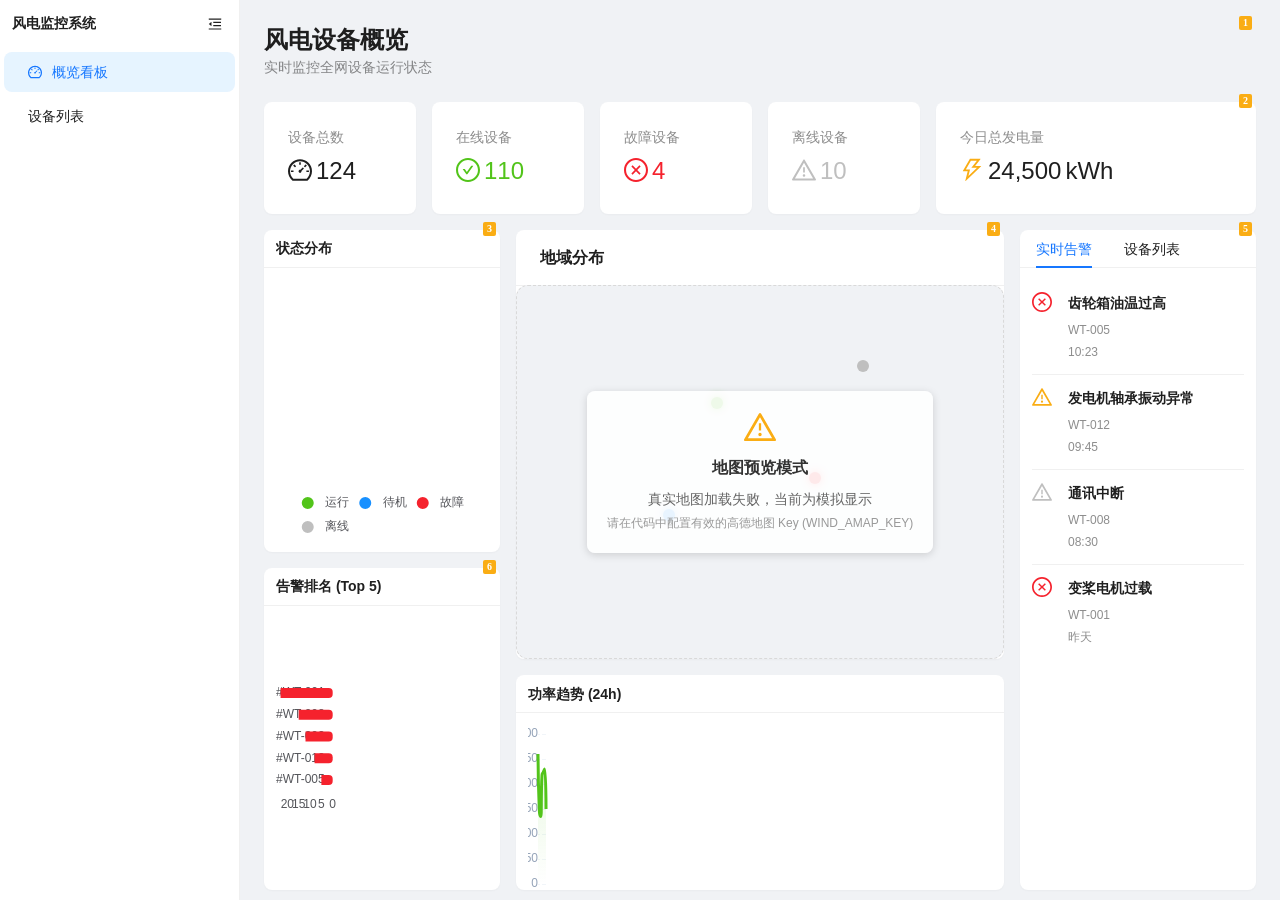
==== wind-turbine/index.html @ aa0d9d3b "Publish Axhub site 2026-08-26T02:17:48.776Z" ====
<!doctype html>
<html>
<head>
  <meta charset="utf-8">
  <title>风电设备在线监控系统</title>
  <meta name="viewport" content="width=device-width,initial-scale=1">
  <style>
    html, body {
      box-sizing: border-box;
      width: 100%;
      margin: 0;
      padding: 0;
      min-height: 100%;
      height: 100%;
      overflow-x: hidden;
      overflow-y: auto;
    }
    #root {
      width: 100%;
      margin-left: auto;
      margin-right: auto;
      height: 100%;
      min-height: 100vh;
      overflow: visible;
    }
    body.is-element-page #root {
      width: 100vw;
      height: 100vh;
    }
  </style>
  <style>
.wind-turbine-overview .ant-card{border-radius:8px;box-shadow:0 1px 2px #00000008}.alert-item:hover{background-color:#fafafa}.axhub-side-menu{box-sizing:border-box}.axhub-side-menu__header{display:flex;align-items:center;justify-content:space-between;padding:0 12px;height:48px;box-sizing:border-box}.axhub-side-menu__header--collapsed{justify-content:center;padding:0}.axhub-side-menu__title{font-size:14px;font-weight:600;color:#000000e0;white-space:nowrap;overflow:hidden;text-overflow:ellipsis}.axhub-side-menu__collapse{display:inline-flex;align-items:center;justify-content:center;width:32px;height:32px;padding:0}.wind-turbine-detail .ant-card{border-radius:8px;box-shadow:0 1px 2px #00000008}.chart-container{width:100%}

  </style>
</head>
<body>

  <script>
    (function () {
      var isComponent = false;
      if (document.body && (isComponent || window.location.pathname.includes('/components/'))) {
        document.body.classList.add('is-element-page');
      }
    })();
  </script>

  <div id="root"></div>

  
  <script src="./assets/react.production.min.js"></script>
  <script src="./assets/react-dom.production.min.js"></script>
  <script src="./assets/export-html-bootstrap.js"></script>

  <script>
    function waitForBootstrap(timeoutMs) {
      timeoutMs = timeoutMs || 10000;
      return new Promise(function (resolve, reject) {
        var startedAt = Date.now();
        function check() {
          if (window.HtmlTemplateBootstrap) {
            resolve(window.HtmlTemplateBootstrap);
            return;
          }
          if (Date.now() - startedAt >= timeoutMs) {
            reject(new Error('[Html Template] Bootstrap 初始化超时'));
            return;
          }
          setTimeout(check, 10);
        }
        check();
      });
    }

    function loadEntryScript(src) {
      return new Promise(function (resolve, reject) {
        var script = document.createElement('script');
        script.src = src;
        script.async = false;
        script.onload = function () { resolve(); };
        script.onerror = function () { reject(new Error('[Html Template] 入口脚本加载失败: ' + src)); };
        document.body.appendChild(script);
      });
    }

    async function bootstrapAndRender() {
      try {
        var bootstrap = await waitForBootstrap();
        var renderComponent = bootstrap.renderComponent;
        window.React = bootstrap.React;
        window.ReactDOM = bootstrap.ReactDOM;

        await loadEntryScript('./index.js');
        

        var Component = window.UserComponent && (window.UserComponent.Component || window.UserComponent.default || window.UserComponent);
        if (!Component) {
          throw new Error('[Html Template] 入口脚本未暴露 UserComponent');
        }

        renderComponent(Component);
      } catch (error) {
        console.error('[Html Template] 页面初始化失败:', error);
      }
    }

    bootstrapAndRender();
  </script>

</body>
</html>
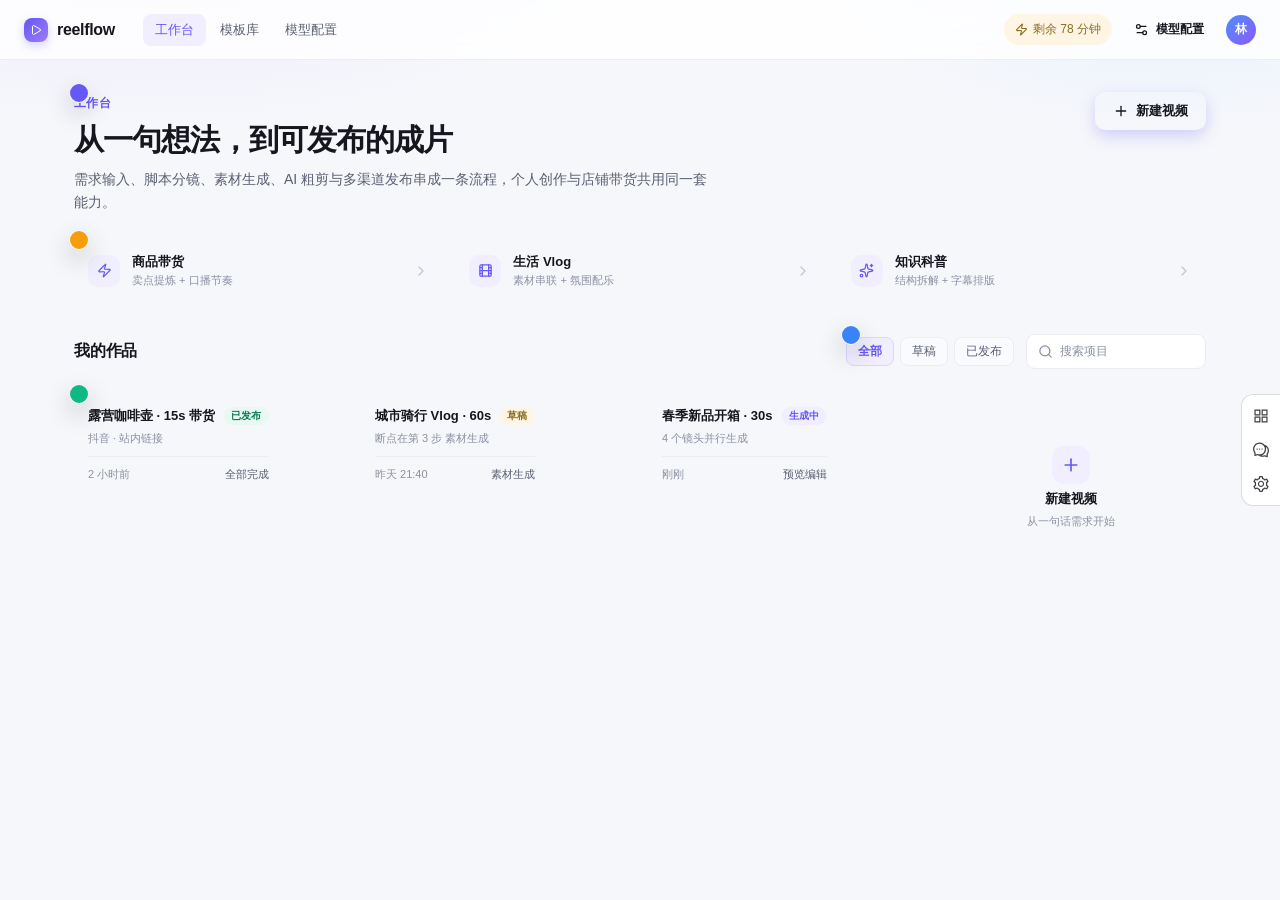
==== commit c334d473: "Publish Axhub site 2026-11-06T09:57:45.613Z" ====
--- a/wind-turbine/index.html
+++ b/wind-turbine/index.html
@@ -2,7 +2,7 @@
 <html>
 <head>
   <meta charset="utf-8">
-  <title>风电设备在线监控系统</title>
+  <title>AI 视频创作平台</title>
   <meta name="viewport" content="width=device-width,initial-scale=1">
   <style>
     html, body {
@@ -29,7 +29,7 @@
     }
   </style>
   <style>
-.wind-turbine-overview .ant-card{border-radius:8px;box-shadow:0 1px 2px #00000008}.alert-item:hover{background-color:#fafafa}.axhub-side-menu{box-sizing:border-box}.axhub-side-menu__header{display:flex;align-items:center;justify-content:space-between;padding:0 12px;height:48px;box-sizing:border-box}.axhub-side-menu__header--collapsed{justify-content:center;padding:0}.axhub-side-menu__title{font-size:14px;font-weight:600;color:#000000e0;white-space:nowrap;overflow:hidden;text-overflow:ellipsis}.axhub-side-menu__collapse{display:inline-flex;align-items:center;justify-content:center;width:32px;height:32px;padding:0}.wind-turbine-detail .ant-card{border-radius:8px;box-shadow:0 1px 2px #00000008}.chart-container{width:100%}
+.app{--bg: #f6f7fb;--card: #fff;--line: #ebedf3;--line-strong: #dcdff0;--ink: #16161f;--ink-2: #5a5f72;--ink-3: #8b90a3;--accent: #6558f5;--accent-2: #9b7cf8;--accent-soft: #f1efff;--accent-line: #dcd6ff;--mint: #10b981;--mint-soft: #e8f9f1;--amber: #f59e0b;--amber-soft: #fef5e5;--rose: #ef5b6b;--rose-soft: #feecee;--blue: #3b82f6;--blue-soft: #ebf2ff;min-height:100vh;color:var(--ink);background:var(--bg);background-image:radial-gradient(680px 300px at 12% -10%,#e9e5ff,#e9e5ff00 70%),radial-gradient(520px 260px at 92% -6%,#e4f0ff,#e4f0ff00 70%);font-family:Inter,-apple-system,PingFang SC,Microsoft YaHei,sans-serif;font-size:14px;line-height:1.55;-webkit-font-smoothing:antialiased}.app *{box-sizing:border-box}.app button{font-family:inherit;color:inherit;background:none;border:0;cursor:pointer}.app input,.app textarea{font-family:inherit;color:inherit}.app :focus-visible{outline:2px solid var(--accent);outline-offset:2px}.topbar{position:sticky;top:0;z-index:30;display:flex;align-items:center;gap:28px;height:60px;padding:0 24px;border-bottom:1px solid var(--line);background:#ffffffd1;backdrop-filter:blur(14px)}.brand{display:flex;align-items:center;gap:9px;padding:0;font-size:16px;font-weight:600;letter-spacing:-.02em}.brand-mark{display:grid;place-items:center;width:24px;height:24px;border-radius:8px;color:#fff;background:linear-gradient(135deg,var(--accent),var(--accent-2));box-shadow:0 4px 10px #6558f540}.topnav{display:flex;align-items:center;gap:2px}.topnav button{padding:7px 12px;border-radius:8px;color:var(--ink-2);font-size:13px;font-weight:500;transition:color .15s ease,background .15s ease}.topnav button:hover{color:var(--ink);background:#f4f5f9}.topnav button.is-active{color:var(--accent);background:var(--accent-soft)}.topbar-right{display:flex;align-items:center;gap:10px;margin-left:auto}.quota{display:inline-flex;align-items:center;gap:5px;padding:6px 11px;border-radius:999px;color:#8a6d1f;background:var(--amber-soft);font-size:12px;font-weight:500}.avatar{display:grid;place-items:center;width:30px;height:30px;border-radius:50%;color:#fff;background:linear-gradient(135deg,#4f8cff,#8b5cf6);font-size:12px;font-weight:600}.main{width:min(1180px,100%);margin:0 auto;padding:32px 24px 110px}.page{display:flex;flex-direction:column;gap:24px}.page-head{display:flex;align-items:flex-start;justify-content:space-between;gap:24px}.eyebrow{color:var(--accent);font-size:12px;font-weight:600;letter-spacing:.04em}.page-title{margin:8px 0 0;font-size:30px;font-weight:650;line-height:1.2;letter-spacing:-.03em}.page-desc{max-width:640px;margin:10px 0 0;color:var(--ink-2);font-size:14px;line-height:1.7}.wizard-head{display:block}.wizard-title{margin:0;font-size:24px;font-weight:650;letter-spacing:-.025em}.btn{display:inline-flex;align-items:center;justify-content:center;gap:7px;height:38px;padding:0 18px;border:1px solid transparent;border-radius:10px;font-size:13px;font-weight:600;white-space:nowrap;transition:transform .12s ease,box-shadow .15s ease,background .15s ease,border-color .15s ease,color .15s ease}.btn-primary{color:#fff;background:linear-gradient(135deg,var(--accent) 0%,#7d63f9 55%,var(--accent-2) 100%);box-shadow:0 6px 16px #6558f542}.btn-primary:hover:not(:disabled){transform:translateY(-1px);box-shadow:0 8px 20px #6558f552}.btn-primary:disabled{color:#fff;background:#c9c6e2;box-shadow:none;cursor:not-allowed}.btn-ghost{border-color:var(--line-strong);color:var(--ink);background:#fff}.btn-ghost:hover:not(:disabled){border-color:#c3c7e0;background:#fafbff}.btn-ghost:disabled{color:var(--ink-3);cursor:not-allowed}.btn-soft{color:var(--accent);background:var(--accent-soft)}.btn-soft:hover{background:#e8e3ff}.btn-danger{color:var(--rose);background:var(--rose-soft)}.btn-sm{height:32px;padding:0 12px;font-size:12px}.btn-xs{height:26px;padding:0 9px;border-radius:8px;font-size:11px}.btn-block{width:100%}.link{display:inline-flex;align-items:center;gap:5px;padding:0;color:var(--accent);font-size:13px;font-weight:500}.link:hover{text-decoration:underline}.link-sm{font-size:12px}.spin{animation:spin .9s linear infinite}@keyframes spin{to{transform:rotate(360deg)}}.card{padding:20px;border:1px solid var(--line);border-radius:16px;background:var(--card);box-shadow:0 1px 2px #16161f0a}.card-side{position:sticky;top:84px;display:flex;flex-direction:column;gap:18px;align-self:start}.card-head{display:flex;align-items:center;justify-content:space-between;gap:12px;margin-bottom:16px}.card-title{display:inline-flex;align-items:center;gap:7px;font-size:14px;font-weight:650;letter-spacing:-.01em}.card-title svg{color:var(--accent)}.card-hint{color:var(--ink-3);font-size:12px}.field{margin-top:18px}.field-label{display:block;margin-bottom:8px;color:var(--ink-2);font-size:12px;font-weight:500}.input-area{width:100%;padding:13px 14px;border:1px solid var(--line-strong);border-radius:12px;background:#fbfbfe;font-size:14px;line-height:1.7;resize:vertical;transition:border-color .15s ease,box-shadow .15s ease,background .15s ease}.input-area::placeholder{color:#a7abbd}.input-area:focus{border-color:var(--accent);background:#fff;outline:none;box-shadow:0 0 0 3px #6558f51f}.input-area.is-error{border-color:var(--rose);box-shadow:0 0 0 3px #ef5b6b1f}.input-sm{padding:10px 12px;border-radius:10px;font-size:13px;line-height:1.65}.field-error{display:flex;align-items:center;gap:6px;margin:8px 0 0;color:var(--rose);font-size:12px}.link-row{margin-top:10px}.seg{display:flex;flex-wrap:wrap;gap:6px}.seg button{padding:7px 12px;border:1px solid var(--line);border-radius:9px;color:var(--ink-2);background:#fafbfe;font-size:12px;font-weight:500;transition:color .15s ease,border-color .15s ease,background .15s ease}.seg button:hover{border-color:var(--line-strong);color:var(--ink)}.seg button.is-active{border-color:var(--accent-line);color:var(--accent);background:var(--accent-soft);font-weight:600}.seg-sm button{padding:5px 11px;border-radius:8px}.chips{display:flex;flex-wrap:wrap;gap:8px}.chip{padding:7px 13px;border:1px solid var(--line);border-radius:999px;color:var(--ink-2);background:#fafbfe;font-size:12px;transition:all .15s ease}.chip:hover{border-color:var(--line-strong);color:var(--ink)}.chip.is-active{border-color:transparent;color:#fff;background:linear-gradient(135deg,var(--accent),var(--accent-2));box-shadow:0 4px 12px #6558f538}.radio-list{display:flex;flex-direction:column;gap:6px}.radio{display:flex;align-items:center;gap:9px;padding:9px 11px;border:1px solid var(--line);border-radius:10px;color:var(--ink-2);font-size:13px;text-align:left;transition:all .15s ease}.radio:hover{border-color:var(--line-strong)}.radio.is-active{border-color:var(--accent-line);color:var(--ink);background:var(--accent-soft)}.radio-dot{flex:0 0 auto;width:13px;height:13px;border:1.5px solid #c8ccdd;border-radius:50%;transition:all .15s ease}.radio.is-active .radio-dot{border-color:var(--accent);background:radial-gradient(circle,var(--accent) 0 45%,#fff 47% 100%)}.stack-field{display:block;margin-top:14px}.stack-field>span{display:block;margin-bottom:6px;color:var(--ink-2);font-size:12px;font-weight:500}.stack-field input{width:100%;padding:9px 12px;border:1px solid var(--line-strong);border-radius:10px;background:#fbfbfe;font-size:13px}.stack-field input:focus{border-color:var(--accent);background:#fff;outline:none;box-shadow:0 0 0 3px #6558f51f}.inline-field{display:block;margin-top:12px}.inline-field>span{display:block;margin-bottom:5px;color:var(--ink-3);font-size:11px}.inline-field input{width:100%;padding:8px 10px;border:1px solid var(--line);border-radius:8px;background:#fff;font-size:12px}.inline-field input:focus{border-color:var(--accent);outline:none}.quick-row{display:grid;grid-template-columns:repeat(3,minmax(0,1fr));gap:12px}.quick-card{display:flex;align-items:center;gap:12px;padding:14px;border:1px solid var(--line);border-radius:14px;background:#fff;text-align:left;transition:transform .15s ease,box-shadow .15s ease,border-color .15s ease}.quick-card:hover{transform:translateY(-2px);border-color:var(--accent-line);box-shadow:0 10px 24px #16161f12}.quick-icon{display:grid;place-items:center;width:32px;height:32px;border-radius:10px;color:var(--accent);background:var(--accent-soft)}.quick-text{display:flex;flex-direction:column;gap:2px}.quick-label{font-size:13px;font-weight:600}.quick-note{color:var(--ink-3);font-size:11px}.quick-arrow{margin-left:auto;color:#c3c7d6}.section-head{display:flex;align-items:center;justify-content:space-between;gap:16px;margin-top:8px}.section-title{margin:0;font-size:16px;font-weight:650;letter-spacing:-.015em}.section-tools{display:flex;align-items:center;gap:12px}.search-box{display:flex;align-items:center;gap:7px;width:180px;padding:7px 11px;border:1px solid var(--line);border-radius:9px;color:var(--ink-3);background:#fff;font-size:12px}.project-grid{display:grid;grid-template-columns:repeat(auto-fill,minmax(258px,1fr));gap:16px}.project-card{display:flex;flex-direction:column;overflow:hidden;padding:0;border:1px solid var(--line);border-radius:16px;background:#fff;text-align:left;transition:transform .15s ease,box-shadow .15s ease,border-color .15s ease}.project-card:hover{transform:translateY(-2px);border-color:var(--accent-line);box-shadow:0 12px 28px #16161f14}.project-cover{position:relative;aspect-ratio:16 / 9;overflow:hidden}.project-cover:after{position:absolute;inset:0;content:"";background:radial-gradient(120% 90% at 20% 0%,rgb(255 255 255 / 28%) 0%,transparent 60%)}.cover-amber{background:linear-gradient(135deg,#fbbf24,#f97316 55%,#b45309)}.cover-blue{background:linear-gradient(135deg,#93c5fd,#4f80f7 55%,#1e3a8a)}.cover-violet{background:linear-gradient(135deg,#c4b5fd,#8b5cf6 55%,#4c1d95)}.cover-play{position:absolute;top:50%;left:50%;z-index:1;display:grid;place-items:center;width:34px;height:34px;border-radius:50%;color:#fff;background:#ffffff3d;backdrop-filter:blur(6px);transform:translate(-50%,-50%)}.cover-dur{position:absolute;right:10px;bottom:10px;z-index:1;padding:2px 7px;border-radius:6px;color:#fff;background:#0a0a1473;font-size:11px;font-variant-numeric:tabular-nums}.project-body{display:flex;flex-direction:column;gap:6px;padding:14px}.project-top{display:flex;align-items:center;gap:8px}.project-title{overflow:hidden;font-size:13px;font-weight:600;text-overflow:ellipsis;white-space:nowrap}.pill{flex:0 0 auto;margin-left:auto;padding:2px 8px;border-radius:999px;color:var(--ink-2);background:#f2f3f8;font-size:10px;font-weight:600}.pill[class*=已发布]{color:#0b7a55;background:var(--mint-soft)}.pill[class*=生成中]{color:var(--accent);background:var(--accent-soft)}.pill[class*=草稿]{color:#8a6d1f;background:var(--amber-soft)}.project-note{color:var(--ink-3);font-size:11px}.project-foot{display:flex;align-items:center;justify-content:space-between;margin-top:4px;padding-top:10px;border-top:1px solid var(--line);color:var(--ink-3);font-size:11px}.project-step{color:var(--ink-2)}.project-add{display:grid;place-content:center;justify-items:center;gap:6px;min-height:190px;border-style:dashed;border-color:var(--line-strong);background:#ffffff8c}.add-icon{display:grid;place-items:center;width:38px;height:38px;border-radius:12px;color:var(--accent);background:var(--accent-soft)}.add-title{font-size:13px;font-weight:600}.add-note{color:var(--ink-3);font-size:11px}.stepper{display:flex;align-items:center;margin:0;padding:12px 16px;border:1px solid var(--line);border-radius:14px;background:#fff;list-style:none;overflow-x:auto;scrollbar-width:none}.stepper::-webkit-scrollbar{display:none}.stepper-item{display:flex;flex:1;align-items:center;gap:8px;min-width:0}.stepper-item:after{content:"";flex:1;height:1px;margin:0 10px;background:var(--line-strong)}.stepper-item:last-child:after{display:none}.stepper-item>button{display:flex;align-items:center;gap:8px;padding:0;white-space:nowrap}.stepper-item>button:disabled{cursor:default}.stepper-num{display:grid;place-items:center;width:22px;height:22px;border:1px solid var(--line-strong);border-radius:50%;color:var(--ink-3);font-size:11px;font-weight:600;transition:all .15s ease}.stepper-label{color:var(--ink-3);font-size:12px;font-weight:500}.stepper-item.is-done .stepper-num{border-color:transparent;color:#fff;background:var(--mint)}.stepper-item.is-done .stepper-label{color:var(--ink-2)}.stepper-item.is-current .stepper-num{border-color:transparent;color:#fff;background:linear-gradient(135deg,var(--accent),var(--accent-2));box-shadow:0 0 0 3px #6558f524}.stepper-item.is-current .stepper-label{color:var(--ink);font-weight:600}.split{display:grid;grid-template-columns:minmax(0,1fr) 322px;gap:16px;align-items:start}.split-wide{grid-template-columns:minmax(0,.9fr) minmax(0,1.1fr)}.model-row{display:flex;align-items:center;gap:10px;margin-top:18px;padding-top:16px;border-top:1px solid var(--line)}.model-icon{display:grid;place-items:center;width:26px;height:26px;border-radius:8px;color:var(--accent);background:var(--accent-soft)}.model-text{display:flex;flex-direction:column}.model-label{color:var(--ink-3);font-size:10px}.model-name{font-size:12px;font-weight:600}.model-row .link{margin-left:auto}.script-head{display:flex;align-items:flex-start;justify-content:space-between;gap:16px}.title-input{width:100%;min-width:260px;padding:2px 0;border:0;border-bottom:1px dashed transparent;background:transparent;font-size:22px;font-weight:650;letter-spacing:-.025em}.title-input:hover{border-bottom-color:var(--line-strong)}.title-input:focus{border-bottom-color:var(--accent);outline:none}.meta-row{display:flex;flex-wrap:wrap;align-items:center;gap:6px;margin-top:10px}.meta-chip{display:inline-flex;align-items:center;gap:4px;padding:3px 9px;border-radius:999px;color:var(--ink-2);background:#f2f3f8;font-size:11px}.meta-model{color:var(--accent);background:var(--accent-soft)}.callout{display:flex;align-items:center;gap:12px;padding:12px 16px;border:1px solid var(--accent-line);border-radius:14px;background:linear-gradient(135deg,#f5f2ff,#eef4ff)}.callout-icon{display:grid;place-items:center;width:28px;height:28px;border-radius:9px;color:#fff;background:linear-gradient(135deg,var(--accent),var(--accent-2));flex:0 0 auto}.callout p{flex:1;margin:0;color:var(--ink-2);font-size:12.5px;line-height:1.6}.callout strong{margin-right:4px;color:var(--accent);font-weight:650}.segment+.segment{margin-top:16px;padding-top:16px;border-top:1px solid var(--line)}.segment-label{display:flex;align-items:center;gap:8px;margin-bottom:8px;color:var(--ink-2);font-size:12px;font-weight:600}.segment-index{color:var(--accent);font-size:11px;font-variant-numeric:tabular-nums}.shot-list{display:flex;flex-direction:column;gap:10px}.shot{display:grid;grid-template-columns:128px minmax(0,1fr);gap:14px;padding:12px;border:1px solid var(--line);border-radius:12px;transition:border-color .15s ease,box-shadow .15s ease}.shot:hover{border-color:var(--accent-line);box-shadow:0 6px 16px #16161f0f}.shot-thumb{position:relative;display:grid;place-items:center;aspect-ratio:16 / 10;border-radius:9px;color:#fffc}.thumb-a{background:linear-gradient(140deg,#fbd38d,#ed8936)}.thumb-b{background:linear-gradient(140deg,#90cdf4,#3182ce)}.thumb-c{background:linear-gradient(140deg,#9ae6b4,#2f855a)}.thumb-d{background:linear-gradient(140deg,#d6bcfa,#6b46c1)}.shot-no{position:absolute;top:6px;left:8px;color:#ffffffd9;font-size:9px;font-weight:600;letter-spacing:.08em}.shot-dur{position:absolute;right:6px;bottom:6px;padding:1px 6px;border-radius:5px;color:#fff;background:#0a0a1466;font-size:10px}.shot-body{display:flex;flex-direction:column;gap:4px}.shot-meta{color:var(--accent);font-size:10px;font-weight:600;letter-spacing:.02em}.shot-desc{margin:0;font-size:12.5px;line-height:1.55}.shot-line{margin:0 0 4px;color:var(--ink-2);font-size:11.5px;line-height:1.6}.assets-grid{display:grid;grid-template-columns:minmax(0,1.12fr) minmax(0,.88fr);gap:16px;align-items:start}.assets-grid>.card:first-child{grid-row:span 2}.model-inline{display:inline-flex;align-items:center;gap:5px;padding:3px 9px;border-radius:999px;color:var(--accent);background:var(--accent-soft);font-size:11px}.model-inline .link{margin-left:2px}.gen-list{display:flex;flex-direction:column}.gen-row{display:grid;grid-template-columns:44px minmax(0,1fr) auto;align-items:center;gap:12px;padding:12px 0;border-bottom:1px solid var(--line)}.gen-row:last-child{padding-bottom:0;border-bottom:0}.gen-thumb{display:grid;place-items:center;width:44px;height:44px;border-radius:10px;color:#fff}.gen-title{display:flex;align-items:baseline;gap:8px;margin-bottom:7px}.gen-no{font-size:12px;font-weight:600}.gen-desc{overflow:hidden;color:var(--ink-3);font-size:11px;text-overflow:ellipsis;white-space:nowrap}.progress{height:4px;overflow:hidden;border-radius:999px;background:#eef0f6}.progress-bar{display:block;height:100%;border-radius:999px;background:linear-gradient(90deg,var(--accent),var(--accent-2));transition:width .24s linear}.progress-bar.is-done{background:linear-gradient(90deg,#34d399,var(--mint))}.progress-bar.is-failed{background:var(--rose)}.gen-state{min-width:78px;text-align:right}.state{display:inline-flex;align-items:center;gap:4px;padding:2px 8px;border-radius:999px;font-size:10.5px;font-weight:600;white-space:nowrap}.state-done{color:#0b7a55;background:var(--mint-soft)}.state-run{color:var(--accent);background:var(--accent-soft);font-variant-numeric:tabular-nums}.state-failed{color:var(--rose);background:var(--rose-soft)}.state-publishing{color:var(--accent);background:var(--accent-soft)}.state-idle{display:none}.wave{display:flex;align-items:center;gap:2px;height:42px;margin:14px 0 10px}.wave span{flex:1;border-radius:2px;background:#e6e8f1;transition:background .2s ease}.wave span.is-filled{background:linear-gradient(180deg,var(--accent-2),var(--accent))}.inline-meta{margin:10px 0 0;color:var(--ink-3);font-size:11px}.music-list{display:flex;flex-direction:column;gap:8px}.music{display:grid;grid-template-columns:26px minmax(0,1fr) auto;align-items:center;gap:10px;padding:9px 11px;border:1px solid var(--line);border-radius:11px;text-align:left;transition:all .15s ease}.music:hover{border-color:var(--line-strong)}.music.is-active{border-color:var(--accent-line);background:var(--accent-soft)}.music-icon{display:grid;place-items:center;color:var(--accent)}.music-text{display:flex;flex-direction:column}.music-name{font-size:12.5px;font-weight:600}.music-mood{color:var(--ink-3);font-size:10.5px}.music-bars{display:flex;align-items:center;gap:2px;width:64px;height:22px}.music-bars i{flex:1;border-radius:1px;background:#d8dbea}.music.is-active .music-bars i{background:#b9b1f5}.edit-grid{display:grid;grid-template-columns:minmax(0,1fr) 336px;gap:16px;align-items:start}.player{display:flex;flex-direction:column;padding:14px;border-radius:14px;background:linear-gradient(160deg,#1b1b26,#0e0e15);box-shadow:inset 0 0 0 1px #ffffff0f}.player-canvas{position:relative;display:flex;flex-direction:column;justify-content:space-between;padding:16px;border-radius:10px;background:radial-gradient(70% 60% at 25% 15%,rgb(255 214 170 / 45%) 0%,transparent 60%),linear-gradient(150deg,#3a2f26,#221d1b 55%,#12100f)}.player-tall .player-canvas{width:min(100%,234px);margin:0 auto;aspect-ratio:9 / 16}.player-wide .player-canvas{width:100%;aspect-ratio:16 / 9}.player-badge{align-self:flex-start;padding:3px 9px;border-radius:999px;color:#fffc;background:#ffffff24;font-size:10px;backdrop-filter:blur(4px)}.player-sub{align-self:center;padding:4px 11px;border-radius:6px;color:#fff;background:#0000007a;font-size:12.5px;text-align:center}.player-controls{display:flex;align-items:center;gap:12px;margin-top:12px}.play-btn{display:grid;place-items:center;width:30px;height:30px;border-radius:50%;color:#14141c;background:#fff}.play-btn:hover{opacity:.88}.player-time{color:#ffffffa6;font-size:10.5px;font-variant-numeric:tabular-nums}.player-progress{flex:1;height:3px;overflow:hidden;border-radius:999px;background:#ffffff29}.player-progress span{display:block;height:100%;border-radius:999px;background:#fff;transition:width .4s ease}.player-tag{color:#ffffff8c;font-size:10px}.timeline{margin-top:16px;padding-top:6px}.track{display:grid;grid-template-columns:62px minmax(0,1fr);align-items:center;gap:10px;padding:7px 0;border-bottom:1px solid var(--line)}.track:last-child{border-bottom:0}.track-label{display:flex;align-items:center;gap:5px;color:var(--ink-3);font-size:11px}.track-type{display:grid;place-items:center;width:13px;height:13px;border:1px solid var(--line-strong);border-radius:3px;font-size:8px}.track-lane{display:flex;gap:3px;min-height:26px}.clip{display:flex;align-items:center;overflow:hidden;padding:0 8px;border-radius:6px;font-size:10px;white-space:nowrap;transition:width .3s ease,opacity .3s ease}.clip-video{color:#4a3fb8;background:linear-gradient(135deg,#ebe7ff,#ddd6ff)}.clip-voice{color:#0b7a55;background:linear-gradient(135deg,#e5f8ef,#d3f3e4)}.clip-sub{justify-content:center;border:1px dashed #cfd3e4;color:var(--ink-2);background:#fafbff}.clip-music{color:#8a6d1f;background:linear-gradient(135deg,#fdf3e0,#fbe8c8)}.suggest-list{display:flex;flex-direction:column;gap:10px}.suggest{padding:13px;border:1px solid var(--line);border-radius:12px;transition:all .15s ease}.suggest.is-applied{border-color:var(--mint-soft);background:#fbfefc}.suggest-head{display:flex;align-items:center;justify-content:space-between;gap:8px}.suggest-tag{padding:1px 8px;border-radius:999px;color:var(--ink-2);background:#f2f3f8;font-size:10px;font-weight:600}.suggest-title{margin-top:9px;font-size:12.5px;font-weight:650}.suggest-desc{margin:5px 0 11px;color:var(--ink-2);font-size:11.5px;line-height:1.65}.channel-stack{display:flex;flex-direction:column;gap:10px}.channel{border:1px solid var(--line);border-radius:14px;background:#fff;transition:border-color .15s ease,box-shadow .15s ease}.channel.is-active{border-color:var(--accent-line);box-shadow:0 6px 18px #6558f514}.channel-pick{display:flex;align-items:center;gap:12px;width:100%;padding:14px 16px;text-align:left}.checkbox{display:grid;place-items:center;flex:0 0 auto;width:18px;height:18px;border:1.5px solid #cfd3e4;border-radius:5px;color:#fff;transition:all .15s ease}.checkbox.is-active{border-color:transparent;background:linear-gradient(135deg,var(--accent),var(--accent-2))}.channel-icon{display:grid;place-items:center;flex:0 0 auto;width:34px;height:34px;border-radius:10px}.tone-rose{color:var(--rose);background:var(--rose-soft)}.tone-blue{color:var(--blue);background:var(--blue-soft)}.tone-violet{color:var(--accent);background:var(--accent-soft)}.tone-mint{color:#0b7a55;background:var(--mint-soft)}.channel-text{display:flex;flex-direction:column;gap:2px}.channel-name{font-size:13px;font-weight:600}.channel-meta{color:var(--ink-3);font-size:11px}.channel-pick .state{margin-left:auto}.channel-fields{padding:0 16px 14px 62px}.channel-hint{margin:0;color:var(--ink-3);font-size:11.5px;line-height:1.6}.channel-actions{padding:0 16px 14px 62px}.summary{display:flex;flex-direction:column;gap:4px;margin:18px 0 14px;padding-top:14px;border-top:1px solid var(--line);color:var(--ink-3);font-size:11px}.card-side .btn-block+.btn-block{margin-top:8px}.settings-head{display:grid;grid-template-columns:auto minmax(0,1fr) auto;align-items:start;gap:20px}.settings-grid{display:grid;grid-template-columns:minmax(0,1fr) 336px;gap:16px;align-items:start}.settings-side{display:flex;flex-direction:column;gap:16px}.model-card-list{display:flex;flex-direction:column;gap:12px}.model-card{padding:14px;border:1px solid var(--line);border-radius:13px;background:#fbfbfe;transition:border-color .15s ease}.model-card:hover{border-color:var(--accent-line)}.model-card-head{display:flex;align-items:baseline;justify-content:space-between;gap:10px}.model-card-title{font-size:13px;font-weight:650}.model-card-usage{color:var(--ink-3);font-size:10.5px}.model-card-desc{margin:5px 0 11px;color:var(--ink-2);font-size:11.5px;line-height:1.6}.key-actions{display:flex;align-items:center;gap:10px;margin-top:14px}.usage{display:flex;flex-direction:column;gap:14px}.usage-info{display:flex;align-items:baseline;justify-content:space-between;margin-bottom:6px}.usage-label{color:var(--ink-2);font-size:12px}.usage-value{color:var(--ink-3);font-size:11px;font-variant-numeric:tabular-nums}.footer-bar{position:fixed;bottom:0;left:0;right:0;z-index:25;display:flex;align-items:center;gap:16px;padding:12px 24px;border-top:1px solid var(--line);background:#ffffffeb;backdrop-filter:blur(14px)}.footer-hint{flex:1;color:var(--ink-3);font-size:11.5px}@media (max-width: 1080px){.split,.split-wide,.edit-grid,.assets-grid,.settings-grid{grid-template-columns:minmax(0,1fr)}.assets-grid>.card:first-child{grid-row:auto}.card-side{position:static}.quick-row{grid-template-columns:minmax(0,1fr)}}@media (max-width: 720px){.topbar{flex-wrap:wrap;gap:10px;height:auto;padding:10px 14px}.topnav{order:3;width:100%;overflow-x:auto;scrollbar-width:none}.topnav::-webkit-scrollbar{display:none}.quota{display:none}.main{padding:20px 14px 130px}.page-title{font-size:23px}.page-head,.section-head,.script-head,.settings-head{flex-direction:column;align-items:flex-start}.settings-head{grid-template-columns:minmax(0,1fr)}.card{padding:16px}.shot{grid-template-columns:minmax(0,1fr)}.shot-thumb{aspect-ratio:16 / 6}.title-input{min-width:0;font-size:19px}.channel-fields,.channel-actions{padding-left:16px}.footer-bar{flex-wrap:wrap;padding:10px 14px;gap:8px}.footer-hint{order:3;width:100%;flex:none}.footer-bar .btn{flex:1}}
 
   </style>
 </head>
